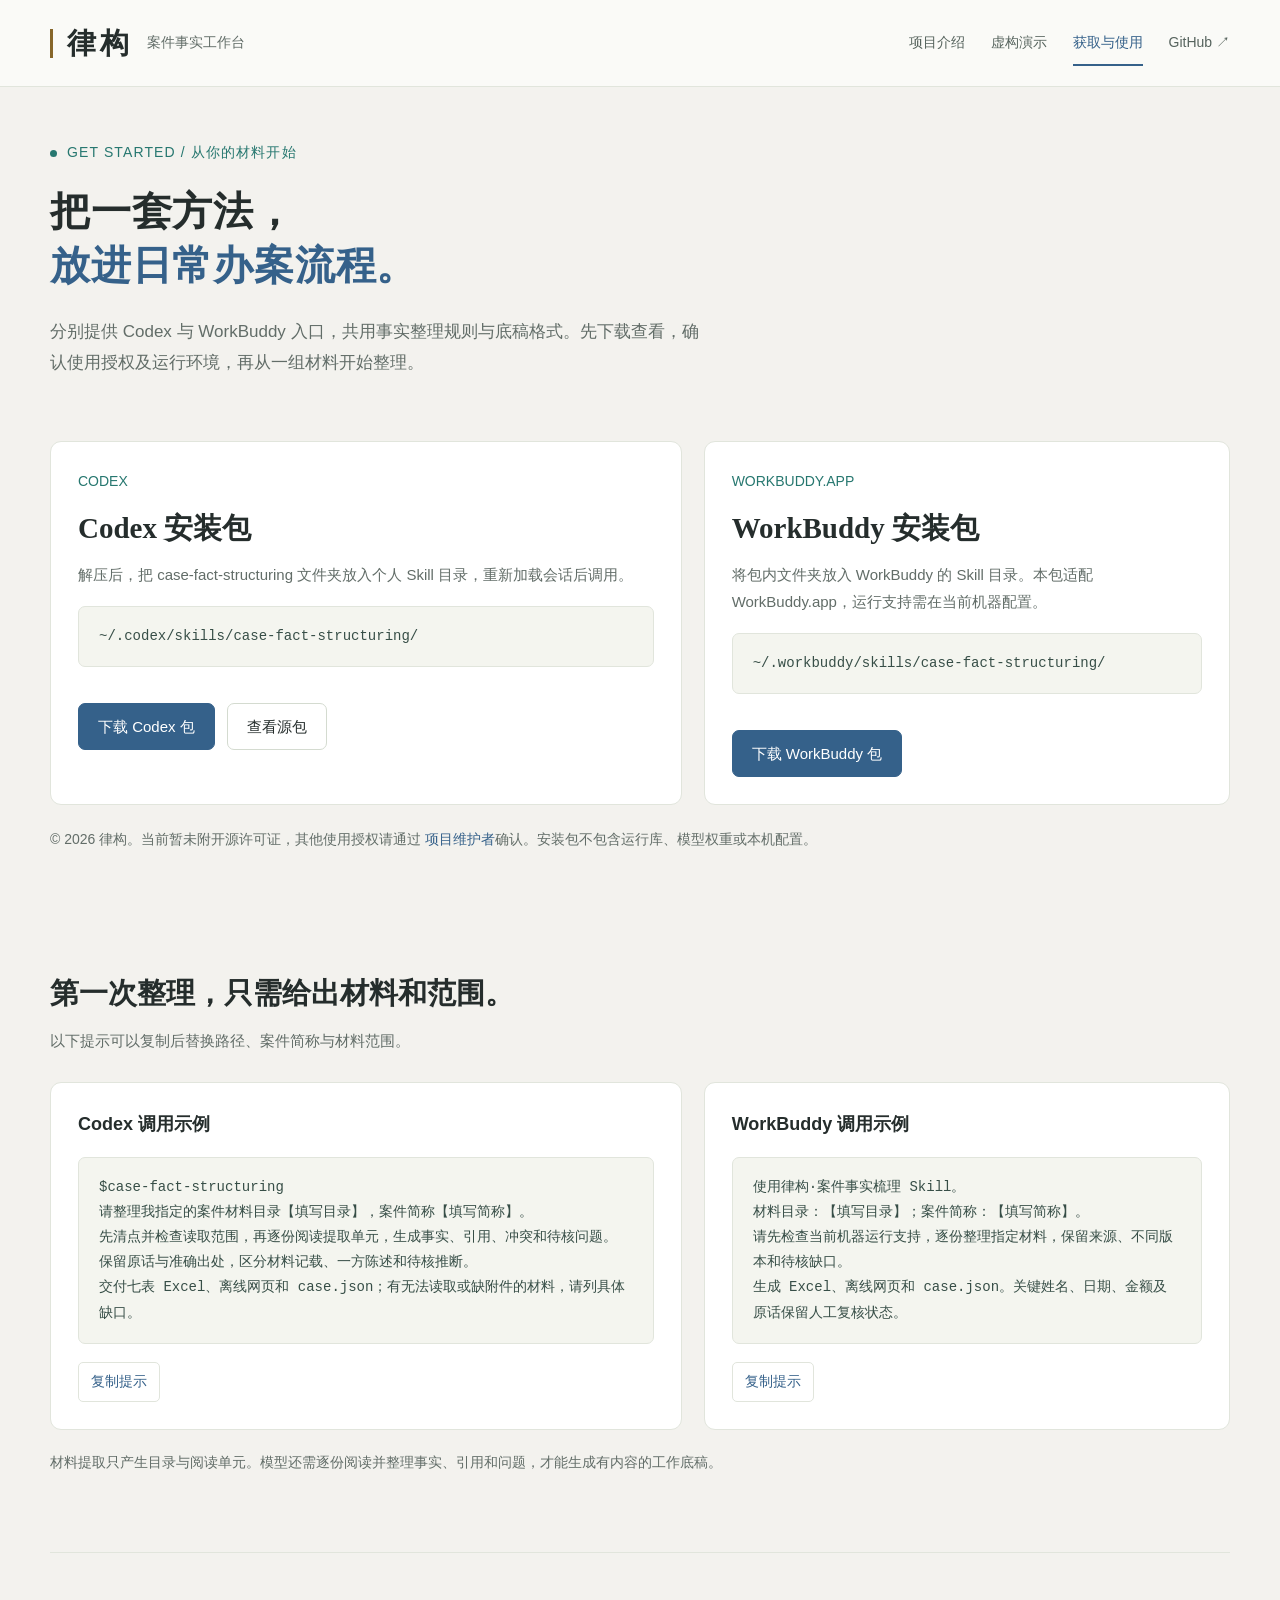
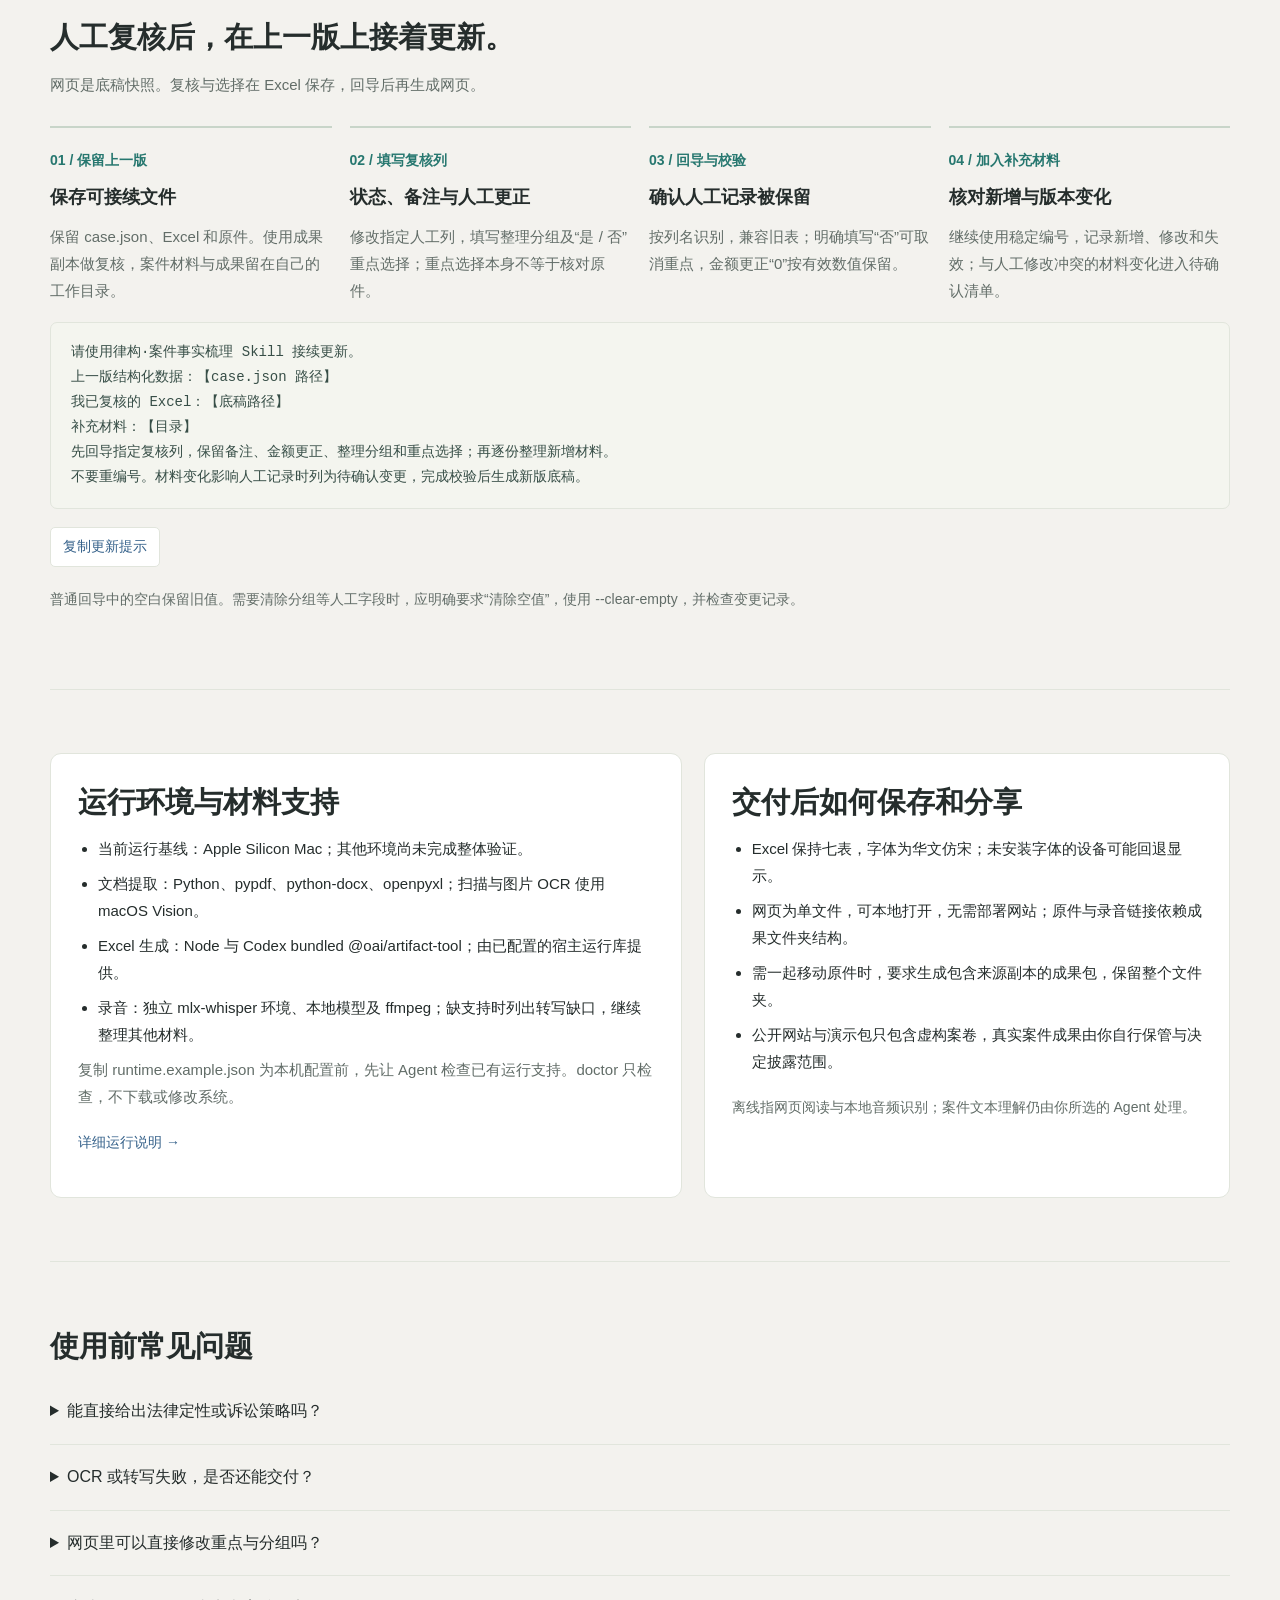
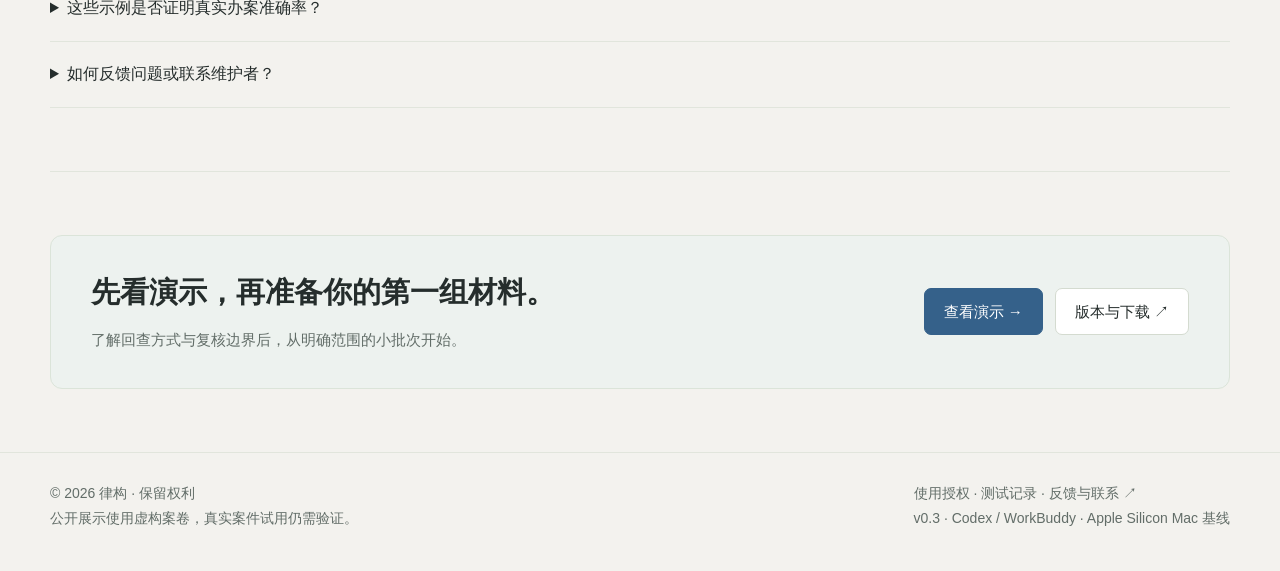
==== docs/guide.html @ 46c52877 "Publish Lugou case fact workbench v0.3 with fictional showcase" ====
<!doctype html>
<html lang="zh-CN"><head><meta charset="utf-8"><meta name="viewport" content="width=device-width,initial-scale=1">
<title>获取与使用 · 律构</title><meta name="description" content="下载 Codex、WorkBuddy 案件事实梳理 Skill，了解 Mac 运行基线、案件材料整理、Excel 复核回导和补充材料更新。">
<meta name="theme-color" content="#f3f2ee"><meta property="og:type" content="website">
<meta property="og:title" content="获取与使用 · 律构"><meta property="og:description" content="下载 Codex、WorkBuddy 案件事实梳理 Skill，了解 Mac 运行基线、案件材料整理、Excel 复核回导和补充材料更新。">
<meta property="og:image" content="https://zc6503204-collab.github.io/lugou-case-fact-workbench/assets/cover.png"><meta property="og:image:alt" content="律构案件事实工作台：虚构案卷的金额口径与来源示意">
<meta property="og:url" content="https://zc6503204-collab.github.io/lugou-case-fact-workbench/guide.html"><meta name="twitter:card" content="summary_large_image">
<link rel="canonical" href="https://zc6503204-collab.github.io/lugou-case-fact-workbench/guide.html"><link rel="icon" type="image/svg+xml" href="assets/favicon.svg">
<link rel="stylesheet" href="assets/site.css"><script src="assets/site.js" defer></script></head><body>
<a class="skip" href="#main">跳到正文</a><header class="header"><div class="wrap head"><a class="logo" href="index.html" aria-label="律构项目首页">律构<small>案件事实工作台</small></a><nav class="nav" aria-label="主导航"><a href="index.html">项目介绍</a><a href="demo.html">虚构演示</a><a href="guide.html" aria-current="page">获取与使用</a><a href="https://github.com/zc6503204-collab/lugou-case-fact-workbench">GitHub ↗</a></nav></div></header>
<main id="main">
<div class="wrap"><section class="page-intro"><p class="eyebrow">GET STARTED / 从你的材料开始</p><h1>把一套方法，<br><span>放进日常办案流程。</span></h1><p class="lead">分别提供 Codex 与 WorkBuddy 入口，共用事实整理规则与底稿格式。先下载查看，确认使用授权及运行环境，再从一组材料开始整理。</p></section>
<section id="install" style="padding-bottom:35px"><div class="duo"><article class="download"><div class="tag">CODEX</div><h2>Codex 安装包</h2><p>解压后，把 case-fact-structuring 文件夹放入个人 Skill 目录，重新加载会话后调用。</p><pre class="code">~/.codex/skills/case-fact-structuring/</pre><div class="buttons"><a class="button primary" href="downloads/codex-lugou-v0.3.zip" download>下载 Codex 包</a><a class="button" href="https://github.com/zc6503204-collab/lugou-case-fact-workbench/tree/main/case-fact-structuring">查看源包</a></div></article><article class="download"><div class="tag">WORKBUDDY.APP</div><h2>WorkBuddy 安装包</h2><p>将包内文件夹放入 WorkBuddy 的 Skill 目录。本包适配 WorkBuddy.app，运行支持需在当前机器配置。</p><pre class="code">~/.workbuddy/skills/case-fact-structuring/</pre><a class="button primary" href="downloads/workbuddy-lugou-v0.3.zip" download>下载 WorkBuddy 包</a></article></div><p class="license-note">© 2026 律构。当前暂未附开源许可证，其他使用授权请通过 <a href="https://github.com/zc6503204-collab/lugou-case-fact-workbench/issues">项目维护者</a>确认。安装包不包含运行库、模型权重或本机配置。</p></section>
<section class="section" id="workflow"><div class="section-head"><div><h2>第一次整理，只需给出材料和范围。</h2><p>以下提示可以复制后替换路径、案件简称与材料范围。</p></div></div><div class="duo"><article class="panel"><h3>Codex 调用示例</h3><pre class="code" id="prompt-codex">$case-fact-structuring
请整理我指定的案件材料目录【填写目录】，案件简称【填写简称】。
先清点并检查读取范围，再逐份阅读提取单元，生成事实、引用、冲突和待核问题。
保留原话与准确出处，区分材料记载、一方陈述和待核推断。
交付七表 Excel、离线网页和 case.json；有无法读取或缺附件的材料，请列具体缺口。</pre><button class="copy" type="button" data-copy="prompt-codex">复制提示</button><span class="copy-status" role="status" aria-live="polite"></span></article>
<article class="panel"><h3>WorkBuddy 调用示例</h3><pre class="code" id="prompt-workbuddy">使用律构·案件事实梳理 Skill。
材料目录：【填写目录】；案件简称：【填写简称】。
请先检查当前机器运行支持，逐份整理指定材料，保留来源、不同版本和待核缺口。
生成 Excel、离线网页和 case.json。关键姓名、日期、金额及原话保留人工复核状态。</pre><button class="copy" type="button" data-copy="prompt-workbuddy">复制提示</button><span class="copy-status" role="status" aria-live="polite"></span></article></div>
<p class="hero-note">材料提取只产生目录与阅读单元。模型还需逐份阅读并整理事实、引用和问题，才能生成有内容的工作底稿。</p></section>
<section class="section" id="review"><div class="section-head"><div><h2>人工复核后，在上一版上接着更新。</h2><p>网页是底稿快照。复核与选择在 Excel 保存，回导后再生成网页。</p></div></div><div class="steps"><article class="step"><b>01 / 保留上一版</b><h3>保存可接续文件</h3><p>保留 case.json、Excel 和原件。使用成果副本做复核，案件材料与成果留在自己的工作目录。</p></article><article class="step"><b>02 / 填写复核列</b><h3>状态、备注与人工更正</h3><p>修改指定人工列，填写整理分组及“是 / 否”重点选择；重点选择本身不等于核对原件。</p></article><article class="step"><b>03 / 回导与校验</b><h3>确认人工记录被保留</h3><p>按列名识别，兼容旧表；明确填写“否”可取消重点，金额更正“0”按有效数值保留。</p></article><article class="step"><b>04 / 加入补充材料</b><h3>核对新增与版本变化</h3><p>继续使用稳定编号，记录新增、修改和失效；与人工修改冲突的材料变化进入待确认清单。</p></article></div>
<pre class="code" id="prompt-update">请使用律构·案件事实梳理 Skill 接续更新。
上一版结构化数据：【case.json 路径】
我已复核的 Excel：【底稿路径】
补充材料：【目录】
先回导指定复核列，保留备注、金额更正、整理分组和重点选择；再逐份整理新增材料。
不要重编号。材料变化影响人工记录时列为待确认变更，完成校验后生成新版底稿。</pre><button class="copy" type="button" data-copy="prompt-update">复制更新提示</button><span class="copy-status" role="status" aria-live="polite"></span><p class="hero-note">普通回导中的空白保留旧值。需要清除分组等人工字段时，应明确要求“清除空值”，使用 --clear-empty，并检查变更记录。</p></section>
<section class="section" id="runtime"><div class="duo"><article class="panel"><h2>运行环境与材料支持</h2><ul class="list"><li>当前运行基线：Apple Silicon Mac；其他环境尚未完成整体验证。</li><li>文档提取：Python、pypdf、python-docx、openpyxl；扫描与图片 OCR 使用 macOS Vision。</li><li>Excel 生成：Node 与 Codex bundled @oai/artifact-tool；由已配置的宿主运行库提供。</li><li>录音：独立 mlx-whisper 环境、本地模型及 ffmpeg；缺支持时列出转写缺口，继续整理其他材料。</li></ul><p class="muted">复制 runtime.example.json 为本机配置前，先让 Agent 检查已有运行支持。doctor 只检查，不下载或修改系统。</p><p class="hero-note"><a href="https://github.com/zc6503204-collab/lugou-case-fact-workbench/blob/main/case-fact-structuring/references/runtime.md">详细运行说明 →</a></p></article><article class="panel"><h2>交付后如何保存和分享</h2><ul class="list"><li>Excel 保持七表，字体为华文仿宋；未安装字体的设备可能回退显示。</li><li>网页为单文件，可本地打开，无需部署网站；原件与录音链接依赖成果文件夹结构。</li><li>需一起移动原件时，要求生成包含来源副本的成果包，保留整个文件夹。</li><li>公开网站与演示包只包含虚构案卷，真实案件成果由你自行保管与决定披露范围。</li></ul><p class="hero-note">离线指网页阅读与本地音频识别；案件文本理解仍由你所选的 Agent 处理。</p></article></div></section>
<section class="section" id="faq"><h2>使用前常见问题</h2><details><summary>能直接给出法律定性或诉讼策略吗？</summary><p>本版范围是事实整理、来源回查与人工复核记录。证据采信、法律定性、诉讼策略和文书起草应另行开展。</p></details><details><summary>OCR 或转写失败，是否还能交付？</summary><p>可以生成明确标注范围的阶段底稿。不可读材料仍进入目录，缺页、缺附件与转写失败列具体缺口，不将材料缺失解释为某一事实不存在。</p></details><details><summary>网页里可以直接修改重点与分组吗？</summary><p>网页是快照，用于搜索、筛选、回查与打印。重点和分组在 Excel 中保存，经回导与重新生成后呈现。</p></details><details><summary>这些示例是否证明真实办案准确率？</summary><p>示例用于验证工作流程与边界。真实案件试用、复杂录音回听和原工作台的完整视觉验收仍待开展，测试完成情况见项目测试记录。</p></details><details><summary>如何反馈问题或联系维护者？</summary><p>可以在 GitHub Issues 提交使用场景、环境与错误信息。请使用虚构或去标识化示例，避免将真实案卷提交到公开仓库。</p></details></section>
<section class="section"><div class="banner"><div><h2>先看演示，再准备你的第一组材料。</h2><p>了解回查方式与复核边界后，从明确范围的小批次开始。</p></div><div class="buttons"><a class="button primary" href="demo.html">查看演示 →</a><a class="button" href="https://github.com/zc6503204-collab/lugou-case-fact-workbench/releases">版本与下载 ↗</a></div></div></section></div>
</main>
<footer class="footer"><div class="wrap foot"><div>© 2026 律构 · 保留权利<br>公开展示使用虚构案卷，真实案件试用仍需验证。</div><div><a href="https://github.com/zc6503204-collab/lugou-case-fact-workbench/blob/main/NOTICE.md">使用授权</a> · <a href="https://github.com/zc6503204-collab/lugou-case-fact-workbench/blob/main/TESTING.md">测试记录</a> · <a href="https://github.com/zc6503204-collab/lugou-case-fact-workbench/issues">反馈与联系 ↗</a><br>v0.3 · Codex / WorkBuddy · Apple Silicon Mac 基线</div></div></footer></body></html>
---- docs/assets/site.css ----
:root{--bg:#f3f2ee;--ink:#252d2c;--muted:#626d68;--line:#e1e5dc;--blue:#35618a;--green:#26776f;--purple:#746085;--gold:#86662a;--red:#995742;--serif:"Songti SC","SimSun",serif}*{box-sizing:border-box}html{scroll-behavior:smooth}body{margin:0;background:var(--bg);color:var(--ink);font:16px/1.8 -apple-system,BlinkMacSystemFont,"PingFang SC","Microsoft YaHei",sans-serif}a{color:var(--blue);text-decoration:none}a:hover{text-decoration:underline}button,select{font:inherit}a:focus-visible,button:focus-visible,summary:focus-visible{outline:2px solid var(--blue);outline-offset:4px}img{max-width:100%;height:auto}button{cursor:pointer}.wrap{width:min(1180px,calc(100% - 64px));margin:auto}.skip{position:absolute;left:16px;top:-80px;background:#fff;padding:10px;z-index:50}.skip:focus{top:12px}.header{border-bottom:1px solid var(--line);background:#fafaf7}.head{display:flex;align-items:center;justify-content:space-between;gap:24px;min-height:86px}.logo{color:var(--ink);font-family:var(--serif);font-weight:700;font-size:29px;letter-spacing:.14em;display:flex;align-items:center;gap:14px}.logo:before{content:"";width:3px;height:29px;background:var(--gold)}.logo small{font-family:-apple-system,"PingFang SC",sans-serif;font-size:14px;letter-spacing:0;font-weight:400;color:var(--muted)}.nav{display:flex;align-items:center;gap:26px;font-size:14px}.nav a{color:#56635d;padding:8px 0}.nav a[aria-current=page]{color:var(--blue);box-shadow:0 2px var(--blue)}.hero{padding:70px 0 54px}.hero-grid{display:grid;grid-template-columns:1fr 1.07fr;gap:55px;align-items:center}.eyebrow{font-size:14px;font-weight:500;color:var(--green);letter-spacing:.08em;margin:0 0 20px}.eyebrow:before{content:"";display:inline-block;width:7px;height:7px;border-radius:50%;background:currentColor;margin-right:10px;vertical-align:middle}h1{font:700 clamp(36px,4vw,52px)/1.35 var(--serif);letter-spacing:.02em;margin:0 0 24px}h1 span{color:var(--blue)}.lead{color:var(--muted);font-size:17px;max-width:660px;margin:0 0 28px}.hero-note{font-size:14px;color:var(--muted);margin-top:20px}.buttons{display:flex;gap:12px;flex-wrap:wrap}.button{display:inline-flex;align-items:center;justify-content:center;min-height:46px;padding:9px 19px;border:1px solid #d4dbd0;border-radius:7px;background:#fff;color:var(--ink);font-size:15px;font-weight:500}.button.primary{background:var(--blue);border-color:var(--blue);color:#fff}.button:hover{text-decoration:none;filter:brightness(.97)}.visual{background:#fff;border:1px solid #dfe4da;border-radius:16px;padding:22px;box-shadow:0 18px 40px #2733290a;transform:rotate(-1deg)}.visual-head{display:flex;justify-content:space-between;align-items:center;gap:12px;font-size:14px;padding-bottom:17px;border-bottom:1px solid var(--line)}.pill{display:inline-block;background:#f4eee2;color:var(--gold);font-size:14px;padding:3px 9px;border-radius:5px}.mini-stats{display:grid;grid-template-columns:repeat(3,minmax(0,1fr));gap:10px;margin:18px 0}.mini-stats>div{padding:15px 12px;background:#eff2f6;border-top:2px solid var(--blue);border-radius:5px;color:var(--blue)}.mini-stats>div:nth-child(2){background:#eef4f3;border-color:var(--green);color:var(--green)}.mini-stats>div:nth-child(3){background:#f4f2f5;border-color:var(--purple);color:var(--purple)}.mini-stats strong{display:block;font-size:26px;font-weight:500;line-height:1.5;white-space:nowrap}.mini-stats small{font-size:14px;display:block;line-height:1.6}.mini-event{display:grid;grid-template-columns:75px minmax(0,1fr);gap:15px;border-bottom:1px solid #edf0e8;padding:15px 0;font-size:14px}.mini-event time{color:var(--muted)}.mini-event small{display:block;color:var(--muted);margin-top:5px}.quote{background:#f7f7f2;border-left:2px solid #b4a176;padding:14px 16px;margin:18px 0 0;font-size:15px}.quote small{display:block;color:var(--muted);font-size:14px;margin-top:6px}.strip{display:grid;grid-template-columns:repeat(4,minmax(0,1fr));border-top:1px solid var(--line);border-bottom:1px solid var(--line);padding:22px 0;gap:25px}.strip strong{font-size:25px;font-weight:500;display:block;font-variant-numeric:tabular-nums}.strip span{font-size:14px;color:var(--muted)}.section{padding:63px 0}.section+.section{border-top:1px solid var(--line)}.section-head{display:flex;justify-content:space-between;align-items:flex-end;gap:30px;margin-bottom:28px}h2{font:700 29px/1.5 var(--serif);margin:0 0 11px}.section-head p,.muted{color:var(--muted);font-size:15px;margin:0}.grid3{display:grid;grid-template-columns:repeat(3,minmax(0,1fr));gap:20px}.feature,.download,.panel{padding:27px;border:1px solid var(--line);border-radius:11px;background:#fff}.feature .num{font-size:14px;color:var(--blue);margin-bottom:17px}.feature:nth-child(2) .num{color:var(--green)}.feature:nth-child(3) .num{color:var(--purple)}h3{font-size:18px;font-weight:600;line-height:1.6;margin:0 0 11px}.feature p,.download p{color:var(--muted);font-size:15px;margin:0}.steps{display:grid;grid-template-columns:repeat(4,minmax(0,1fr));gap:18px}.step{border-top:2px solid #c8d5c9;padding-top:20px}.step b{color:var(--green);font-size:14px;display:block;margin-bottom:10px}.step p{color:var(--muted);font-size:15px;margin:0}.duo{display:grid;grid-template-columns:1.2fr 1fr;gap:22px}.list{margin:0;padding-left:20px;font-size:15px}.list li{margin:8px 0}.themes{display:flex;gap:13px;flex-wrap:wrap;margin-top:18px}.theme{display:flex;align-items:center;gap:9px;padding:9px 13px;border:1px solid var(--line);border-radius:7px;background:#fff;font-size:14px}.swatches{display:flex;gap:3px}.swatches i{width:10px;height:10px;border-radius:50%;background:var(--blue)}.swatches i:nth-child(2){background:var(--green)}.swatches i:nth-child(3){background:var(--purple)}.bright .swatches i{background:#245ec7}.bright .swatches i:nth-child(2){background:#087a69}.bright .swatches i:nth-child(3){background:#7b4ca5}.classic .swatches i{background:#775c36}.classic .swatches i:nth-child(2){background:#626d68}.classic .swatches i:nth-child(3){background:#9a5146}.banner{padding:35px 40px;background:#edf2ef;border:1px solid #dbe4d9;border-radius:12px;display:flex;align-items:center;justify-content:space-between;gap:28px}.banner p{color:var(--muted);font-size:15px;margin:0}.footer{border-top:1px solid var(--line);padding:28px 0 40px;color:var(--muted);font-size:14px}.foot{display:flex;justify-content:space-between;gap:28px}.foot a{color:var(--muted)}.page-intro{padding:53px 0 35px;max-width:850px}.page-intro h1{font-size:40px}.demo-banner{display:flex;align-items:center;justify-content:space-between;gap:20px;background:#fff;border:1px solid var(--line);border-radius:12px;padding:28px;margin:5px 0 30px}.demo-banner p{font-size:14px;color:var(--muted);margin:5px 0 0}.case-money{display:grid;grid-template-columns:repeat(3,minmax(0,1fr));gap:16px;margin:20px 0 28px}.money{background:#eff2f6;border-top:3px solid var(--blue);padding:22px;border-radius:7px;color:var(--blue)}.money:nth-child(2){background:#eef4f3;border-color:var(--green);color:var(--green)}.money:nth-child(3){background:#f4f2f5;border-color:var(--purple);color:var(--purple)}.money strong{font-size:34px;display:block;line-height:1.6;font-weight:500}.money p{color:var(--muted);font-size:14px;margin:8px 0 0}.walkthrough{margin:0;padding:0;list-style:none;counter-reset:flow}.walkthrough li{position:relative;padding:0 0 28px 45px;counter-increment:flow;border-left:1px solid #dce4d9;margin-left:15px}.walkthrough li:before{content:counter(flow,decimal-leading-zero);position:absolute;left:-15px;top:0;border-radius:50%;background:#edf3f0;color:var(--green);width:29px;height:29px;text-align:center;font-size:14px}.walkthrough li:last-child{border:0;padding-bottom:0}.walkthrough p{color:var(--muted);font-size:15px;margin:8px 0}.walkthrough a{font-size:15px}.download .button{margin-top:18px}.download .tag{color:var(--green);font-size:14px;margin-bottom:12px}.code{padding:17px 20px;background:#f4f5ef;border:1px solid var(--line);border-radius:7px;white-space:pre-wrap;overflow-wrap:anywhere;font-size:14px;color:#374e47;line-height:1.8;margin:18px 0}.copy{border:1px solid var(--line);border-radius:5px;background:#fff;min-height:40px;padding:6px 12px;color:var(--blue);font-size:14px}.copy-status{font-size:14px;color:var(--muted);margin-left:12px}details{border-bottom:1px solid var(--line);padding:18px 0}summary{cursor:pointer;font-size:16px;color:var(--ink)}details p{color:var(--muted);font-size:15px;padding-left:0}.license-note{color:var(--muted);font-size:14px;margin:22px 0}.proof{padding:22px 25px;border:1px solid #e1d8c7;background:#faf6ed;border-radius:8px;font-size:15px}.proof strong{color:var(--gold)}.cover{border:1px solid var(--line);border-radius:12px;width:100%;display:block}
@media(max-width:900px){.hero-grid{grid-template-columns:1fr;gap:35px}.hero{padding-top:45px}.visual{transform:none}.grid3{grid-template-columns:1fr 1fr}.steps{grid-template-columns:1fr 1fr}.duo{grid-template-columns:1fr}.section{padding:45px 0}.logo small{display:none}.nav{gap:17px}.banner{padding:28px}.page-intro h1{font-size:35px}}
@media(max-width:600px){.wrap{width:calc(100% - 32px)}.head{min-height:78px;gap:15px;flex-wrap:wrap;padding:16px 0}.logo{font-size:25px}.nav{gap:18px;width:100%;justify-content:space-between}.nav a{font-size:14px}.hero{padding:36px 0}.hero-grid{gap:25px}h1{font-size:35px}.lead{font-size:16px}.visual{padding:16px;border-radius:11px}.mini-stats{gap:6px}.mini-stats>div{padding:12px 8px}.mini-stats strong{font-size:21px}.mini-stats small{font-size:14px}.mini-event{gap:10px;grid-template-columns:71px minmax(0,1fr)}.strip{grid-template-columns:1fr 1fr;gap:14px 20px;padding:20px 0}.strip strong{font-size:23px}.section-head{display:block}h2{font-size:25px}.grid3,.steps,.case-money{grid-template-columns:1fr}.feature,.download,.panel{padding:23px}.section{padding:36px 0}.banner,.demo-banner{display:block;padding:24px}.banner .buttons,.demo-banner .buttons{margin-top:20px}.foot{display:block}.foot>div+div{margin-top:10px}.page-intro{padding-top:35px}.page-intro h1{font-size:33px}.money strong{font-size:30px}.visual-head{font-size:14px}.visual-head .pill{font-size:14px}.buttons .button{flex:1 1 auto}.walkthrough li{padding-left:32px}.code{padding:15px;font-size:14px}}
@media(prefers-reduced-motion:reduce){html{scroll-behavior:auto}}
@media print{body{background:#fff;color:#000;font:11pt/1.6 sans-serif}.header,.footer,.buttons,.copy,.copy-status{display:none}.wrap{width:100%}.section,.hero,.page-intro{padding:18px 0}.hero-grid,.duo,.grid3,.steps,.case-money{display:block}.visual{transform:none;box-shadow:none}.feature,.panel,.download,.money{break-inside:avoid;margin-bottom:12px;background:#fff;color:#000}.section-head{display:block}a{color:#000}.lead{color:#000}.cover{max-height:130mm;object-fit:contain}}
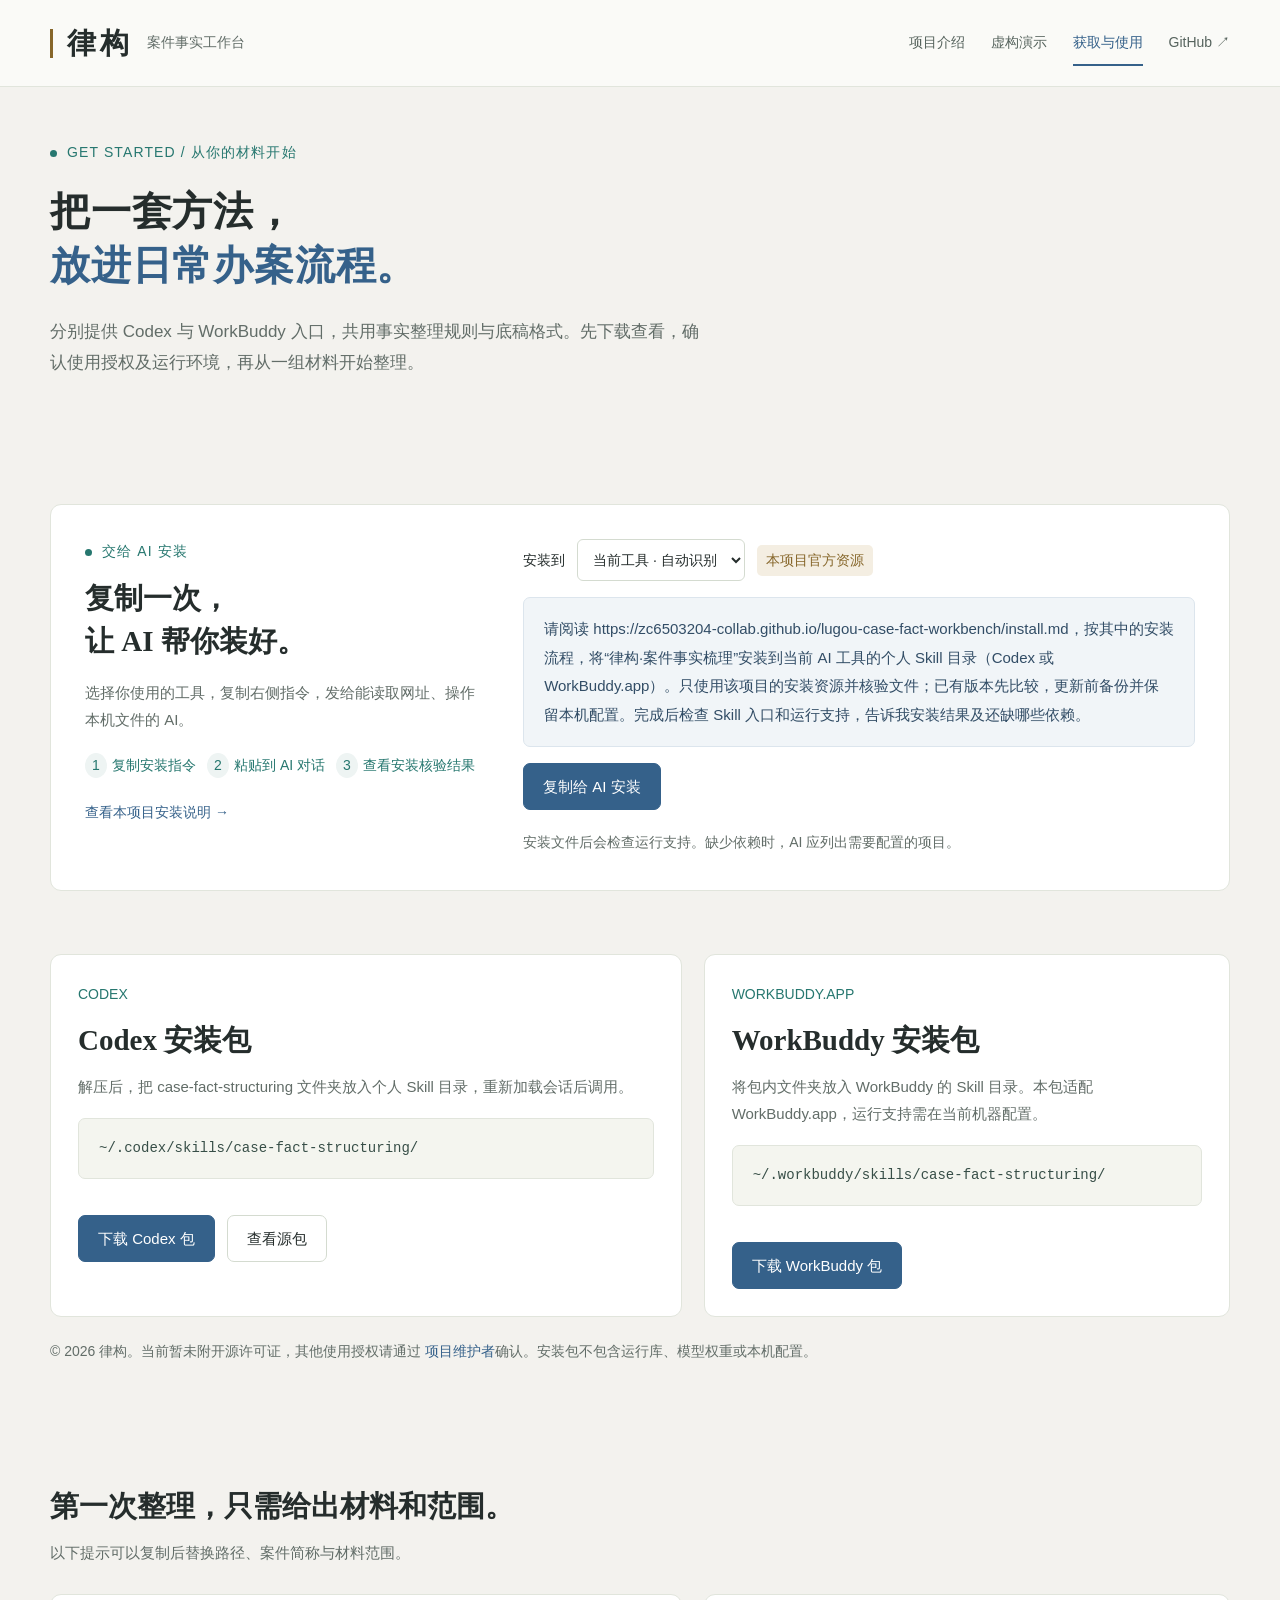
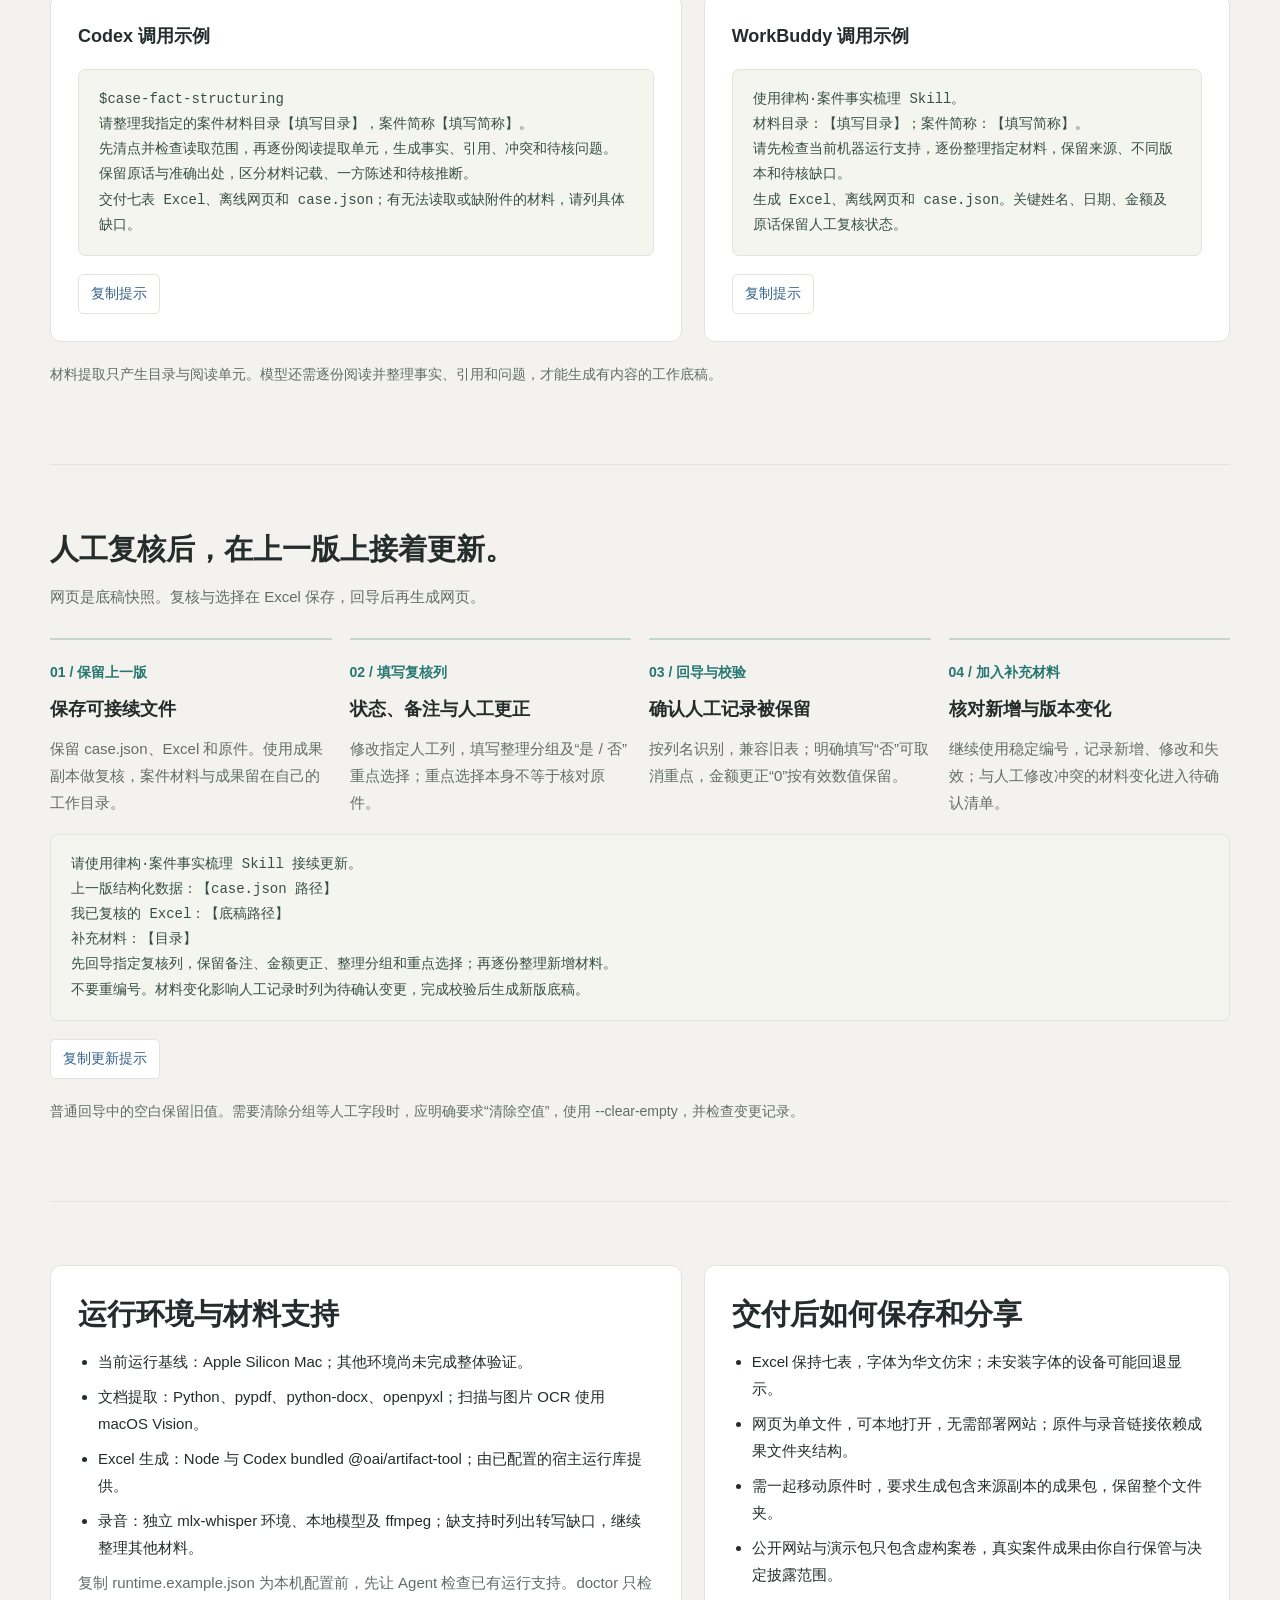
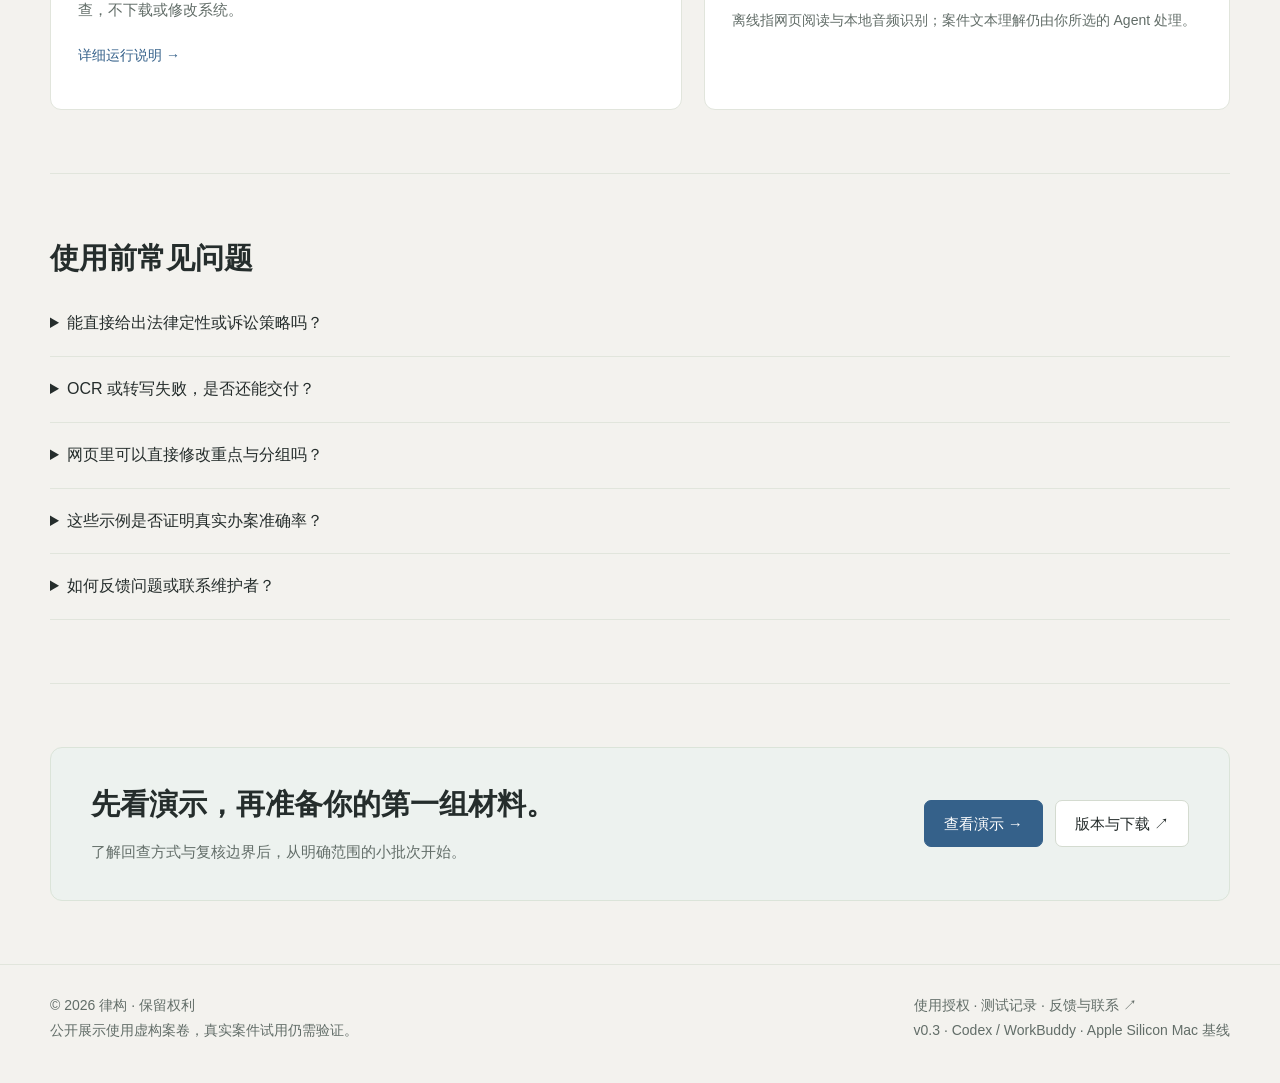
==== commit 84577355: "Add first-party copy-to-AI installation instructions and verified installer" ====
--- a/docs/guide.html
+++ b/docs/guide.html
@@ -10,6 +10,7 @@
 <a class="skip" href="#main">跳到正文</a><header class="header"><div class="wrap head"><a class="logo" href="index.html" aria-label="律构项目首页">律构<small>案件事实工作台</small></a><nav class="nav" aria-label="主导航"><a href="index.html">项目介绍</a><a href="demo.html">虚构演示</a><a href="guide.html" aria-current="page">获取与使用</a><a href="https://github.com/zc6503204-collab/lugou-case-fact-workbench">GitHub ↗</a></nav></div></header>
 <main id="main">
 <div class="wrap"><section class="page-intro"><p class="eyebrow">GET STARTED / 从你的材料开始</p><h1>把一套方法，<br><span>放进日常办案流程。</span></h1><p class="lead">分别提供 Codex 与 WorkBuddy 入口，共用事实整理规则与底稿格式。先下载查看，确认使用授权及运行环境，再从一组材料开始整理。</p></section>
+<section class="section" id="ai-install"><div class="ai-install panel"><div class="install-intro"><p class="eyebrow">交给 AI 安装</p><h2>复制一次，<br>让 AI 帮你装好。</h2><p class="muted">选择你使用的工具，复制右侧指令，发给能读取网址、操作本机文件的 AI。</p><ol class="install-steps"><li>复制安装指令</li><li>粘贴到 AI 对话</li><li>查看安装核验结果</li></ol><a href="install.md">查看本项目安装说明 →</a></div><div class="install-content"><div class="install-choice"><label for="guide-ai-command-platform">安装到</label><select id="guide-ai-command-platform" data-install-select="guide-ai-command"><option value="auto">当前工具 · 自动识别</option><option value="codex">Codex</option><option value="workbuddy">WorkBuddy.app</option></select><span class="pill">本项目官方资源</span></div><pre class="code install-command" id="guide-ai-command">请阅读 https://zc6503204-collab.github.io/lugou-case-fact-workbench/install.md，按其中的安装流程，将“律构·案件事实梳理”安装到当前 AI 工具的个人 Skill 目录（Codex 或 WorkBuddy.app）。只使用该项目的安装资源并核验文件；已有版本先比较，更新前备份并保留本机配置。完成后检查 Skill 入口和运行支持，告诉我安装结果及还缺哪些依赖。</pre><span hidden id="guide-ai-command-auto">请阅读 https://zc6503204-collab.github.io/lugou-case-fact-workbench/install.md，按其中的安装流程，将“律构·案件事实梳理”安装到当前 AI 工具的个人 Skill 目录（Codex 或 WorkBuddy.app）。只使用该项目的安装资源并核验文件；已有版本先比较，更新前备份并保留本机配置。完成后检查 Skill 入口和运行支持，告诉我安装结果及还缺哪些依赖。</span><span hidden id="guide-ai-command-codex">请阅读 https://zc6503204-collab.github.io/lugou-case-fact-workbench/install.md，按其中的安装流程，将“律构·案件事实梳理”安装到Codex 的个人 Skill 目录。只使用该项目的安装资源并核验文件；已有版本先比较，更新前备份并保留本机配置。完成后检查 Skill 入口和运行支持，告诉我安装结果及还缺哪些依赖。</span><span hidden id="guide-ai-command-workbuddy">请阅读 https://zc6503204-collab.github.io/lugou-case-fact-workbench/install.md，按其中的安装流程，将“律构·案件事实梳理”安装到WorkBuddy.app 的个人 Skill 目录。只使用该项目的安装资源并核验文件；已有版本先比较，更新前备份并保留本机配置。完成后检查 Skill 入口和运行支持，告诉我安装结果及还缺哪些依赖。</span><div class="install-actions"><button class="button primary" type="button" data-copy="guide-ai-command">复制给 AI 安装</button><span class="copy-status" role="status" aria-live="polite"></span></div><p class="hero-note">安装文件后会检查运行支持。缺少依赖时，AI 应列出需要配置的项目。</p></div></div></section>
 <section id="install" style="padding-bottom:35px"><div class="duo"><article class="download"><div class="tag">CODEX</div><h2>Codex 安装包</h2><p>解压后，把 case-fact-structuring 文件夹放入个人 Skill 目录，重新加载会话后调用。</p><pre class="code">~/.codex/skills/case-fact-structuring/</pre><div class="buttons"><a class="button primary" href="downloads/codex-lugou-v0.3.zip" download>下载 Codex 包</a><a class="button" href="https://github.com/zc6503204-collab/lugou-case-fact-workbench/tree/main/case-fact-structuring">查看源包</a></div></article><article class="download"><div class="tag">WORKBUDDY.APP</div><h2>WorkBuddy 安装包</h2><p>将包内文件夹放入 WorkBuddy 的 Skill 目录。本包适配 WorkBuddy.app，运行支持需在当前机器配置。</p><pre class="code">~/.workbuddy/skills/case-fact-structuring/</pre><a class="button primary" href="downloads/workbuddy-lugou-v0.3.zip" download>下载 WorkBuddy 包</a></article></div><p class="license-note">© 2026 律构。当前暂未附开源许可证，其他使用授权请通过 <a href="https://github.com/zc6503204-collab/lugou-case-fact-workbench/issues">项目维护者</a>确认。安装包不包含运行库、模型权重或本机配置。</p></section>
 <section class="section" id="workflow"><div class="section-head"><div><h2>第一次整理，只需给出材料和范围。</h2><p>以下提示可以复制后替换路径、案件简称与材料范围。</p></div></div><div class="duo"><article class="panel"><h3>Codex 调用示例</h3><pre class="code" id="prompt-codex">$case-fact-structuring
 请整理我指定的案件材料目录【填写目录】，案件简称【填写简称】。
--- a/docs/assets/site.css
+++ b/docs/assets/site.css
@@ -1,5 +1,6 @@
 :root{--bg:#f3f2ee;--ink:#252d2c;--muted:#626d68;--line:#e1e5dc;--blue:#35618a;--green:#26776f;--purple:#746085;--gold:#86662a;--red:#995742;--serif:"Songti SC","SimSun",serif}*{box-sizing:border-box}html{scroll-behavior:smooth}body{margin:0;background:var(--bg);color:var(--ink);font:16px/1.8 -apple-system,BlinkMacSystemFont,"PingFang SC","Microsoft YaHei",sans-serif}a{color:var(--blue);text-decoration:none}a:hover{text-decoration:underline}button,select{font:inherit}a:focus-visible,button:focus-visible,summary:focus-visible{outline:2px solid var(--blue);outline-offset:4px}img{max-width:100%;height:auto}button{cursor:pointer}.wrap{width:min(1180px,calc(100% - 64px));margin:auto}.skip{position:absolute;left:16px;top:-80px;background:#fff;padding:10px;z-index:50}.skip:focus{top:12px}.header{border-bottom:1px solid var(--line);background:#fafaf7}.head{display:flex;align-items:center;justify-content:space-between;gap:24px;min-height:86px}.logo{color:var(--ink);font-family:var(--serif);font-weight:700;font-size:29px;letter-spacing:.14em;display:flex;align-items:center;gap:14px}.logo:before{content:"";width:3px;height:29px;background:var(--gold)}.logo small{font-family:-apple-system,"PingFang SC",sans-serif;font-size:14px;letter-spacing:0;font-weight:400;color:var(--muted)}.nav{display:flex;align-items:center;gap:26px;font-size:14px}.nav a{color:#56635d;padding:8px 0}.nav a[aria-current=page]{color:var(--blue);box-shadow:0 2px var(--blue)}.hero{padding:70px 0 54px}.hero-grid{display:grid;grid-template-columns:1fr 1.07fr;gap:55px;align-items:center}.eyebrow{font-size:14px;font-weight:500;color:var(--green);letter-spacing:.08em;margin:0 0 20px}.eyebrow:before{content:"";display:inline-block;width:7px;height:7px;border-radius:50%;background:currentColor;margin-right:10px;vertical-align:middle}h1{font:700 clamp(36px,4vw,52px)/1.35 var(--serif);letter-spacing:.02em;margin:0 0 24px}h1 span{color:var(--blue)}.lead{color:var(--muted);font-size:17px;max-width:660px;margin:0 0 28px}.hero-note{font-size:14px;color:var(--muted);margin-top:20px}.buttons{display:flex;gap:12px;flex-wrap:wrap}.button{display:inline-flex;align-items:center;justify-content:center;min-height:46px;padding:9px 19px;border:1px solid #d4dbd0;border-radius:7px;background:#fff;color:var(--ink);font-size:15px;font-weight:500}.button.primary{background:var(--blue);border-color:var(--blue);color:#fff}.button:hover{text-decoration:none;filter:brightness(.97)}.visual{background:#fff;border:1px solid #dfe4da;border-radius:16px;padding:22px;box-shadow:0 18px 40px #2733290a;transform:rotate(-1deg)}.visual-head{display:flex;justify-content:space-between;align-items:center;gap:12px;font-size:14px;padding-bottom:17px;border-bottom:1px solid var(--line)}.pill{display:inline-block;background:#f4eee2;color:var(--gold);font-size:14px;padding:3px 9px;border-radius:5px}.mini-stats{display:grid;grid-template-columns:repeat(3,minmax(0,1fr));gap:10px;margin:18px 0}.mini-stats>div{padding:15px 12px;background:#eff2f6;border-top:2px solid var(--blue);border-radius:5px;color:var(--blue)}.mini-stats>div:nth-child(2){background:#eef4f3;border-color:var(--green);color:var(--green)}.mini-stats>div:nth-child(3){background:#f4f2f5;border-color:var(--purple);color:var(--purple)}.mini-stats strong{display:block;font-size:26px;font-weight:500;line-height:1.5;white-space:nowrap}.mini-stats small{font-size:14px;display:block;line-height:1.6}.mini-event{display:grid;grid-template-columns:75px minmax(0,1fr);gap:15px;border-bottom:1px solid #edf0e8;padding:15px 0;font-size:14px}.mini-event time{color:var(--muted)}.mini-event small{display:block;color:var(--muted);margin-top:5px}.quote{background:#f7f7f2;border-left:2px solid #b4a176;padding:14px 16px;margin:18px 0 0;font-size:15px}.quote small{display:block;color:var(--muted);font-size:14px;margin-top:6px}.strip{display:grid;grid-template-columns:repeat(4,minmax(0,1fr));border-top:1px solid var(--line);border-bottom:1px solid var(--line);padding:22px 0;gap:25px}.strip strong{font-size:25px;font-weight:500;display:block;font-variant-numeric:tabular-nums}.strip span{font-size:14px;color:var(--muted)}.section{padding:63px 0}.section+.section{border-top:1px solid var(--line)}.section-head{display:flex;justify-content:space-between;align-items:flex-end;gap:30px;margin-bottom:28px}h2{font:700 29px/1.5 var(--serif);margin:0 0 11px}.section-head p,.muted{color:var(--muted);font-size:15px;margin:0}.grid3{display:grid;grid-template-columns:repeat(3,minmax(0,1fr));gap:20px}.feature,.download,.panel{padding:27px;border:1px solid var(--line);border-radius:11px;background:#fff}.feature .num{font-size:14px;color:var(--blue);margin-bottom:17px}.feature:nth-child(2) .num{color:var(--green)}.feature:nth-child(3) .num{color:var(--purple)}h3{font-size:18px;font-weight:600;line-height:1.6;margin:0 0 11px}.feature p,.download p{color:var(--muted);font-size:15px;margin:0}.steps{display:grid;grid-template-columns:repeat(4,minmax(0,1fr));gap:18px}.step{border-top:2px solid #c8d5c9;padding-top:20px}.step b{color:var(--green);font-size:14px;display:block;margin-bottom:10px}.step p{color:var(--muted);font-size:15px;margin:0}.duo{display:grid;grid-template-columns:1.2fr 1fr;gap:22px}.list{margin:0;padding-left:20px;font-size:15px}.list li{margin:8px 0}.themes{display:flex;gap:13px;flex-wrap:wrap;margin-top:18px}.theme{display:flex;align-items:center;gap:9px;padding:9px 13px;border:1px solid var(--line);border-radius:7px;background:#fff;font-size:14px}.swatches{display:flex;gap:3px}.swatches i{width:10px;height:10px;border-radius:50%;background:var(--blue)}.swatches i:nth-child(2){background:var(--green)}.swatches i:nth-child(3){background:var(--purple)}.bright .swatches i{background:#245ec7}.bright .swatches i:nth-child(2){background:#087a69}.bright .swatches i:nth-child(3){background:#7b4ca5}.classic .swatches i{background:#775c36}.classic .swatches i:nth-child(2){background:#626d68}.classic .swatches i:nth-child(3){background:#9a5146}.banner{padding:35px 40px;background:#edf2ef;border:1px solid #dbe4d9;border-radius:12px;display:flex;align-items:center;justify-content:space-between;gap:28px}.banner p{color:var(--muted);font-size:15px;margin:0}.footer{border-top:1px solid var(--line);padding:28px 0 40px;color:var(--muted);font-size:14px}.foot{display:flex;justify-content:space-between;gap:28px}.foot a{color:var(--muted)}.page-intro{padding:53px 0 35px;max-width:850px}.page-intro h1{font-size:40px}.demo-banner{display:flex;align-items:center;justify-content:space-between;gap:20px;background:#fff;border:1px solid var(--line);border-radius:12px;padding:28px;margin:5px 0 30px}.demo-banner p{font-size:14px;color:var(--muted);margin:5px 0 0}.case-money{display:grid;grid-template-columns:repeat(3,minmax(0,1fr));gap:16px;margin:20px 0 28px}.money{background:#eff2f6;border-top:3px solid var(--blue);padding:22px;border-radius:7px;color:var(--blue)}.money:nth-child(2){background:#eef4f3;border-color:var(--green);color:var(--green)}.money:nth-child(3){background:#f4f2f5;border-color:var(--purple);color:var(--purple)}.money strong{font-size:34px;display:block;line-height:1.6;font-weight:500}.money p{color:var(--muted);font-size:14px;margin:8px 0 0}.walkthrough{margin:0;padding:0;list-style:none;counter-reset:flow}.walkthrough li{position:relative;padding:0 0 28px 45px;counter-increment:flow;border-left:1px solid #dce4d9;margin-left:15px}.walkthrough li:before{content:counter(flow,decimal-leading-zero);position:absolute;left:-15px;top:0;border-radius:50%;background:#edf3f0;color:var(--green);width:29px;height:29px;text-align:center;font-size:14px}.walkthrough li:last-child{border:0;padding-bottom:0}.walkthrough p{color:var(--muted);font-size:15px;margin:8px 0}.walkthrough a{font-size:15px}.download .button{margin-top:18px}.download .tag{color:var(--green);font-size:14px;margin-bottom:12px}.code{padding:17px 20px;background:#f4f5ef;border:1px solid var(--line);border-radius:7px;white-space:pre-wrap;overflow-wrap:anywhere;font-size:14px;color:#374e47;line-height:1.8;margin:18px 0}.copy{border:1px solid var(--line);border-radius:5px;background:#fff;min-height:40px;padding:6px 12px;color:var(--blue);font-size:14px}.copy-status{font-size:14px;color:var(--muted);margin-left:12px}details{border-bottom:1px solid var(--line);padding:18px 0}summary{cursor:pointer;font-size:16px;color:var(--ink)}details p{color:var(--muted);font-size:15px;padding-left:0}.license-note{color:var(--muted);font-size:14px;margin:22px 0}.proof{padding:22px 25px;border:1px solid #e1d8c7;background:#faf6ed;border-radius:8px;font-size:15px}.proof strong{color:var(--gold)}.cover{border:1px solid var(--line);border-radius:12px;width:100%;display:block}
-@media(max-width:900px){.hero-grid{grid-template-columns:1fr;gap:35px}.hero{padding-top:45px}.visual{transform:none}.grid3{grid-template-columns:1fr 1fr}.steps{grid-template-columns:1fr 1fr}.duo{grid-template-columns:1fr}.section{padding:45px 0}.logo small{display:none}.nav{gap:17px}.banner{padding:28px}.page-intro h1{font-size:35px}}
+.ai-install{display:grid;grid-template-columns:.8fr 1.35fr;gap:40px;padding:34px}.install-intro .eyebrow{margin-bottom:12px}.install-intro h2{font-size:29px;margin-bottom:15px}.install-intro>a{font-size:14px}.install-steps{display:flex;gap:11px;flex-wrap:wrap;list-style:none;padding:0;counter-reset:install-step;margin:20px 0;color:var(--green);font-size:14px}.install-steps li{counter-increment:install-step}.install-steps li:before{content:counter(install-step);background:#eef4f3;border-radius:50%;display:inline-block;width:22px;text-align:center;margin-right:5px}.install-content{min-width:0}.install-choice{display:flex;align-items:center;gap:12px;flex-wrap:wrap;font-size:14px}.install-choice select{border:1px solid #d4dbd0;background:#fff;border-radius:6px;min-height:42px;padding:6px 11px;font-size:14px;color:var(--ink);max-width:100%}.install-command{background:#f1f5f8;color:#324d66;border-color:#dce5ed;font:15px/1.9 -apple-system,"PingFang SC",sans-serif;margin:16px 0}.install-actions{display:flex;align-items:center;gap:12px;flex-wrap:wrap}.install-actions .copy-status{margin-left:0}.ai-install .hero-note{margin-bottom:0}
+@media(max-width:900px){.hero-grid{grid-template-columns:1fr;gap:35px}.hero{padding-top:45px}.visual{transform:none}.grid3{grid-template-columns:1fr 1fr}.steps{grid-template-columns:1fr 1fr}.duo{grid-template-columns:1fr}.section{padding:45px 0}.logo small{display:none}.nav{gap:17px}.banner{padding:28px}.page-intro h1{font-size:35px}.ai-install{grid-template-columns:1fr;gap:23px;padding:27px}.install-intro h2 br{display:none}}
 @media(max-width:600px){.wrap{width:calc(100% - 32px)}.head{min-height:78px;gap:15px;flex-wrap:wrap;padding:16px 0}.logo{font-size:25px}.nav{gap:18px;width:100%;justify-content:space-between}.nav a{font-size:14px}.hero{padding:36px 0}.hero-grid{gap:25px}h1{font-size:35px}.lead{font-size:16px}.visual{padding:16px;border-radius:11px}.mini-stats{gap:6px}.mini-stats>div{padding:12px 8px}.mini-stats strong{font-size:21px}.mini-stats small{font-size:14px}.mini-event{gap:10px;grid-template-columns:71px minmax(0,1fr)}.strip{grid-template-columns:1fr 1fr;gap:14px 20px;padding:20px 0}.strip strong{font-size:23px}.section-head{display:block}h2{font-size:25px}.grid3,.steps,.case-money{grid-template-columns:1fr}.feature,.download,.panel{padding:23px}.section{padding:36px 0}.banner,.demo-banner{display:block;padding:24px}.banner .buttons,.demo-banner .buttons{margin-top:20px}.foot{display:block}.foot>div+div{margin-top:10px}.page-intro{padding-top:35px}.page-intro h1{font-size:33px}.money strong{font-size:30px}.visual-head{font-size:14px}.visual-head .pill{font-size:14px}.buttons .button{flex:1 1 auto}.walkthrough li{padding-left:32px}.code{padding:15px;font-size:14px}}
 @media(prefers-reduced-motion:reduce){html{scroll-behavior:auto}}
 @media print{body{background:#fff;color:#000;font:11pt/1.6 sans-serif}.header,.footer,.buttons,.copy,.copy-status{display:none}.wrap{width:100%}.section,.hero,.page-intro{padding:18px 0}.hero-grid,.duo,.grid3,.steps,.case-money{display:block}.visual{transform:none;box-shadow:none}.feature,.panel,.download,.money{break-inside:avoid;margin-bottom:12px;background:#fff;color:#000}.section-head{display:block}a{color:#000}.lead{color:#000}.cover{max-height:130mm;object-fit:contain}}
